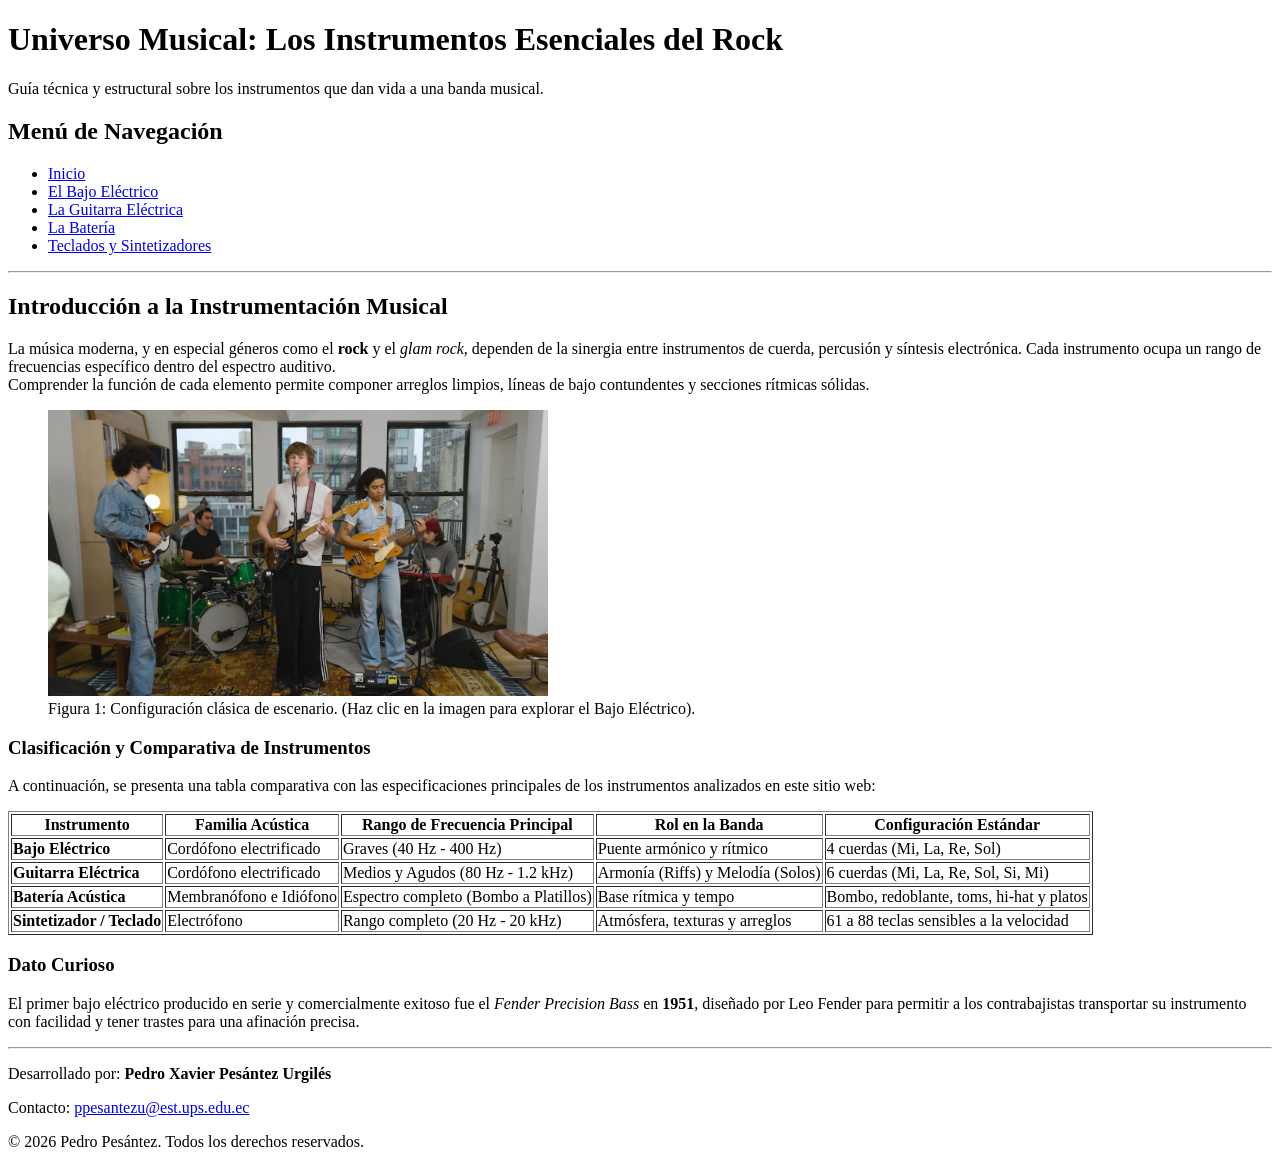
==== index.html @ dce323df "first commit" ====
<!DOCTYPE html>
<html lang="es">
<head>
    <meta charset="UTF-8">
    <meta name="viewport" content="width=device-width, initial-scale=1.0">
    <title>Universo Musical - Instrumentos de Banda</title>
</head>
<body>

    <header>
        <h1>Universo Musical: Los Instrumentos Esenciales del Rock</h1>
        <p>Guía técnica y estructural sobre los instrumentos que dan vida a una banda musical.</p>
    </header>

    <nav>
        <h2>Menú de Navegación</h2>
        <ul>
            <li><a href="index.html">Inicio</a></li>
            <li><a href="pages/bajo.html">El Bajo Eléctrico</a></li>
            <li><a href="pages/guitarra.html">La Guitarra Eléctrica</a></li>
            <li><a href="pages/bateria.html">La Batería</a></li>
            <li><a href="pages/teclados.html">Teclados y Sintetizadores</a></li>
        </ul>
    </nav>

    <hr>

    <main>
        <section>
            <h2>Introducción a la Instrumentación Musical</h2>
            <p>
                La música moderna, y en especial géneros como el <strong>rock</strong> y el <em>glam rock</em>, dependen de la sinergia entre instrumentos de cuerda, percusión y síntesis electrónica. Cada instrumento ocupa un rango de frecuencias específico dentro del espectro auditivo.<br>
                Comprender la función de cada elemento permite componer arreglos limpios, líneas de bajo contundentes y secciones rítmicas sólidas.
            </p>

            <figure>
                <a href="pages/bajo.html" title="Haz clic para ir a la sección del Bajo Eléctrico">
                    <img src="images/banda-portada.png" alt="Escenario con instrumentos musicales de una banda de rock" width="500">
                </a>
                <figcaption>Figura 1: Configuración clásica de escenario. (Haz clic en la imagen para explorar el Bajo Eléctrico).</figcaption>
            </figure>
        </section>

        <article>
            <h3>Clasificación y Comparativa de Instrumentos</h3>
            <p>A continuación, se presenta una tabla comparativa con las especificaciones principales de los instrumentos analizados en este sitio web:</p>

            <table border="1">
                <thead>
                    <tr>
                        <th>Instrumento</th>
                        <th>Familia Acústica</th>
                        <th>Rango de Frecuencia Principal</th>
                        <th>Rol en la Banda</th>
                        <th>Configuración Estándar</th>
                    </tr>
                </thead>
                <tbody>
                    <tr>
                        <td><strong>Bajo Eléctrico</strong></td>
                        <td>Cordófono electrificado</td>
                        <td>Graves (40 Hz - 400 Hz)</td>
                        <td>Puente armónico y rítmico</td>
                        <td>4 cuerdas (Mi, La, Re, Sol)</td>
                    </tr>
                    <tr>
                        <td><strong>Guitarra Eléctrica</strong></td>
                        <td>Cordófono electrificado</td>
                        <td>Medios y Agudos (80 Hz - 1.2 kHz)</td>
                        <td>Armonía (Riffs) y Melodía (Solos)</td>
                        <td>6 cuerdas (Mi, La, Re, Sol, Si, Mi)</td>
                    </tr>
                    <tr>
                        <td><strong>Batería Acústica</strong></td>
                        <td>Membranófono e Idiófono</td>
                        <td>Espectro completo (Bombo a Platillos)</td>
                        <td>Base rítmica y tempo</td>
                        <td>Bombo, redoblante, toms, hi-hat y platos</td>
                    </tr>
                    <tr>
                        <td><strong>Sintetizador / Teclado</strong></td>
                        <td>Electrófono</td>
                        <td>Rango completo (20 Hz - 20 kHz)</td>
                        <td>Atmósfera, texturas y arreglos</td>
                        <td>61 a 88 teclas sensibles a la velocidad</td>
                    </tr>
                </tbody>
            </table>
        </article>

        <aside>
            <h3>Dato Curioso</h3>
            <p>
                El primer bajo eléctrico producido en serie y comercialmente exitoso fue el <em>Fender Precision Bass</em> en <strong>1951</strong>, diseñado por Leo Fender para permitir a los contrabajistas transportar su instrumento con facilidad y tener trastes para una afinación precisa.
            </p>
        </aside>
    </main>

    <hr>

    <footer>
        <p>Desarrollado por: <strong>Pedro Xavier Pesántez Urgilés</strong></p>
        <p>Contacto: <a href="mailto:ppesantezu@est.ups.edu.ec">ppesantezu@est.ups.edu.ec</a></p>
        <p>&copy; 2026 Pedro Pesántez. Todos los derechos reservados.</p>
    </footer>

</body>
</html>
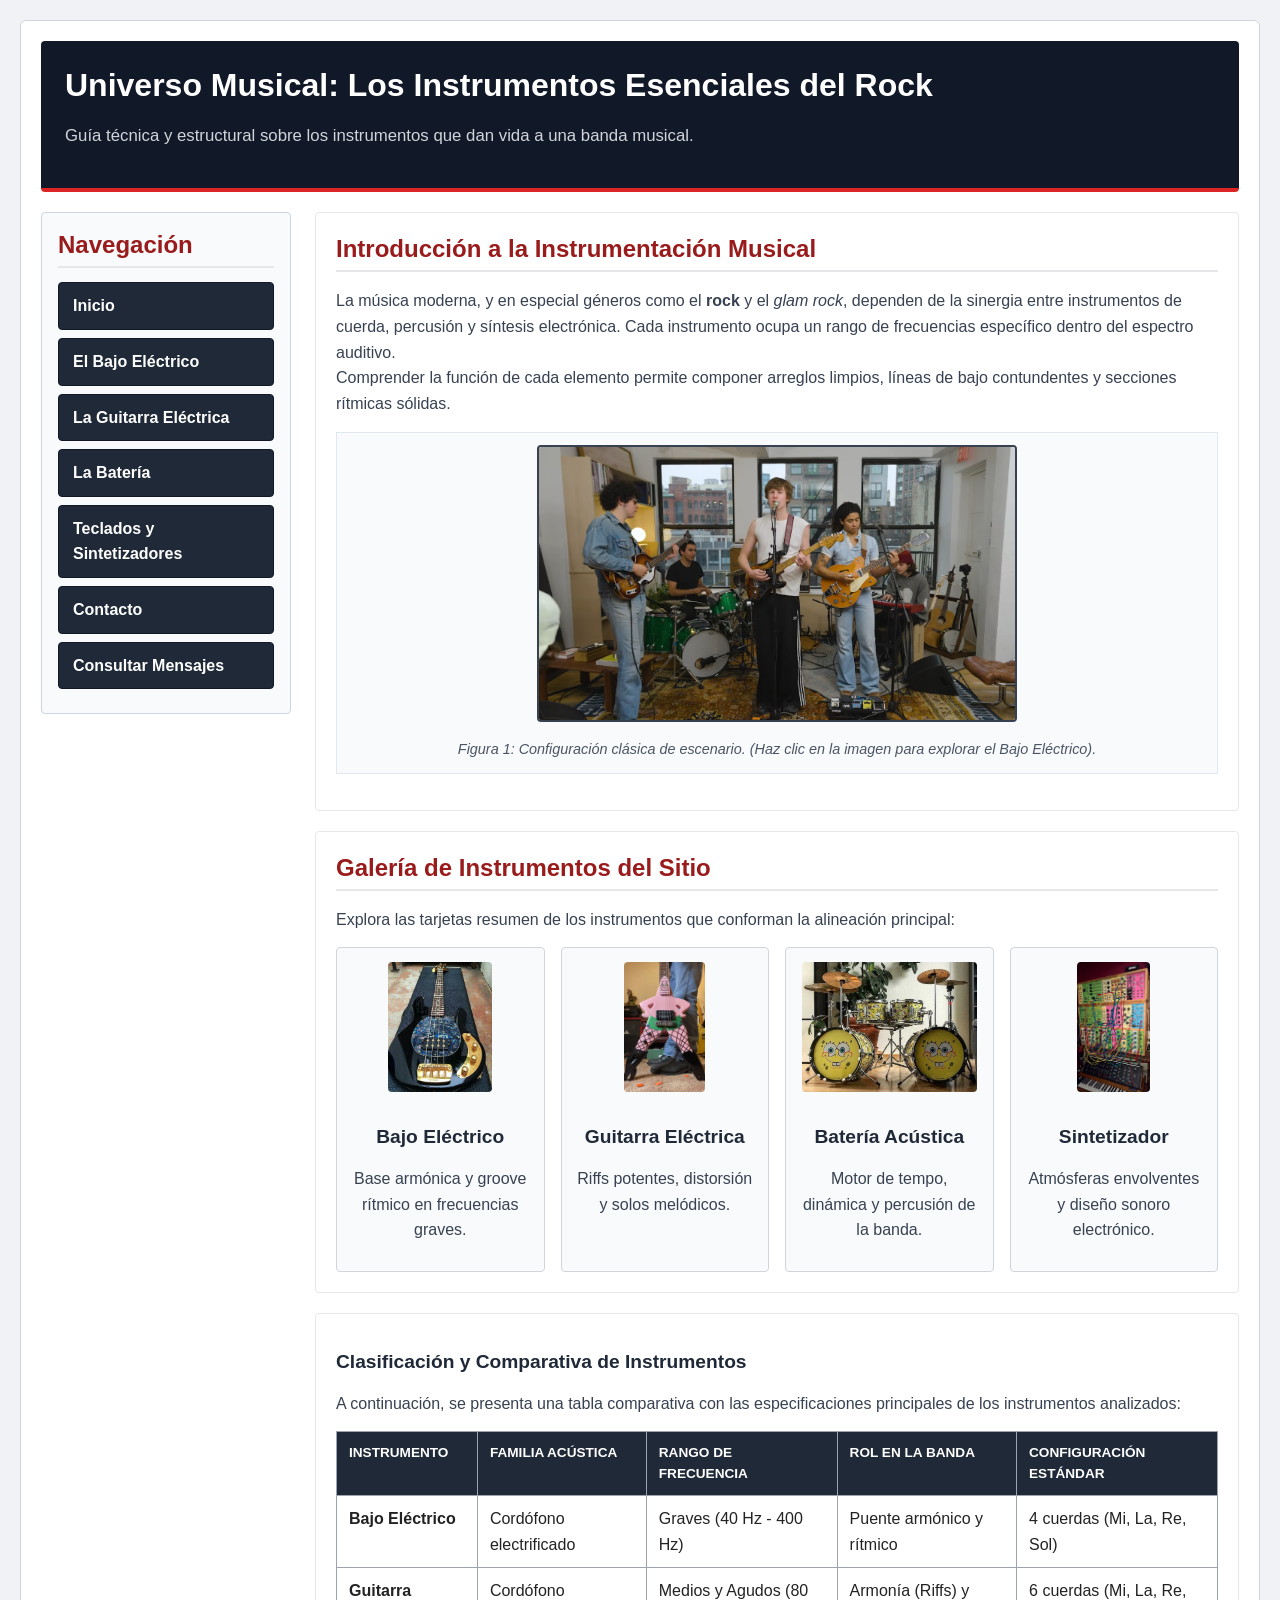
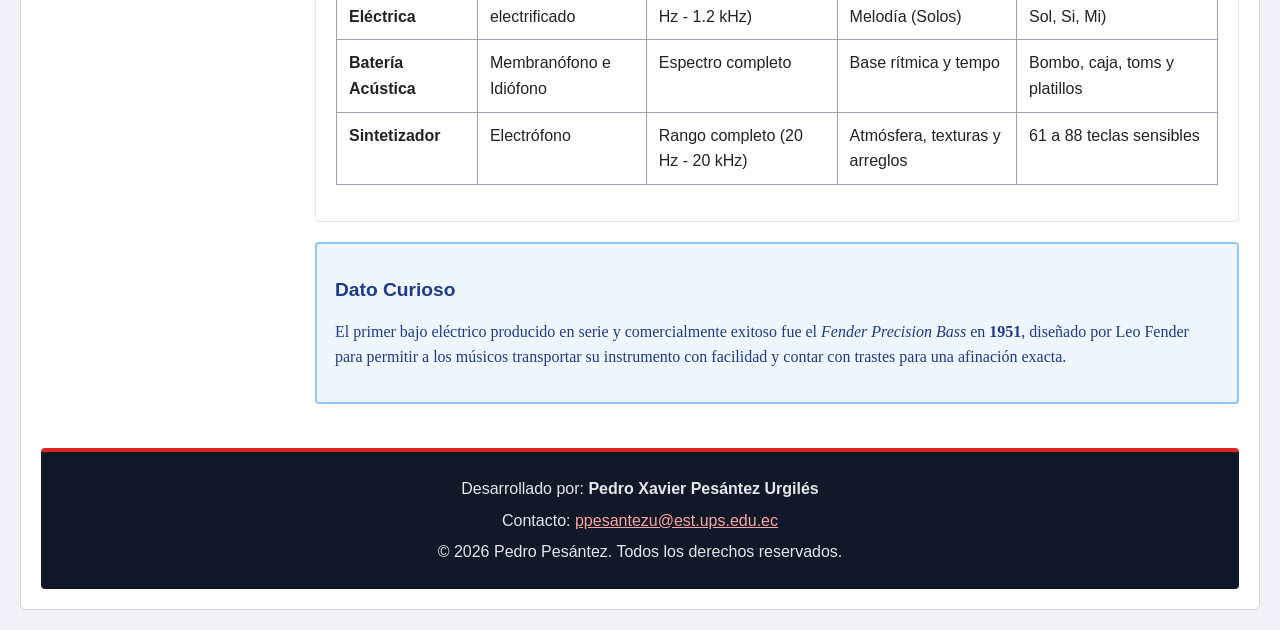
==== commit bf18ccdc: "feat: actualizacion de hojas con css, y formulario" ====
--- a/index.html
+++ b/index.html
@@ -4,105 +4,136 @@
     <meta charset="UTF-8">
     <meta name="viewport" content="width=device-width, initial-scale=1.0">
     <title>Universo Musical - Instrumentos de Banda</title>
+    <link rel="stylesheet" href="css/estilos.css">
 </head>
 <body>
 
-    <header>
-        <h1>Universo Musical: Los Instrumentos Esenciales del Rock</h1>
-        <p>Guía técnica y estructural sobre los instrumentos que dan vida a una banda musical.</p>
-    </header>
+    <div id="contenedor-principal">
+        <header id="cabecera-sitio">
+            <h1>Universo Musical: Los Instrumentos Esenciales del Rock</h1>
+            <p class="subtitulo-cabecera">Guía técnica y estructural sobre los instrumentos que dan vida a una banda musical.</p>
+        </header>
 
-    <nav>
-        <h2>Menú de Navegación</h2>
-        <ul>
-            <li><a href="index.html">Inicio</a></li>
-            <li><a href="pages/bajo.html">El Bajo Eléctrico</a></li>
-            <li><a href="pages/guitarra.html">La Guitarra Eléctrica</a></li>
-            <li><a href="pages/bateria.html">La Batería</a></li>
-            <li><a href="pages/teclados.html">Teclados y Sintetizadores</a></li>
-        </ul>
-    </nav>
+        <div class="layout-columnas">
+            <nav id="menu-navegacion">
+                <h2>Navegación</h2>
+                <ul>
+                    <li><a href="index.html">Inicio</a></li>
+                    <li><a href="pages/bajo.html">El Bajo Eléctrico</a></li>
+                    <li><a href="pages/guitarra.html">La Guitarra Eléctrica</a></li>
+                    <li><a href="pages/bateria.html">La Batería</a></li>
+                    <li><a href="pages/teclados.html">Teclados y Sintetizadores</a></li>
+                    <li><a href="pages/contacto.html">Contacto</a></li>
+                    <li><a href="pages/consultar_mensajes.php">Consultar Mensajes</a></li>
+                </ul>
+            </nav>
 
-    <hr>
+            <main id="contenido-principal">
+                <section class="bloque-seccion">
+                    <h2>Introducción a la Instrumentación Musical</h2>
+                    <p>
+                        La música moderna, y en especial géneros como el <strong>rock</strong> y el <em>glam rock</em>, dependen de la sinergia entre instrumentos de cuerda, percusión y síntesis electrónica. Cada instrumento ocupa un rango de frecuencias específico dentro del espectro auditivo.<br>
+                        Comprender la función de cada elemento permite componer arreglos limpios, líneas de bajo contundentes y secciones rítmicas sólidas.
+                    </p>
 
-    <main>
-        <section>
-            <h2>Introducción a la Instrumentación Musical</h2>
-            <p>
-                La música moderna, y en especial géneros como el <strong>rock</strong> y el <em>glam rock</em>, dependen de la sinergia entre instrumentos de cuerda, percusión y síntesis electrónica. Cada instrumento ocupa un rango de frecuencias específico dentro del espectro auditivo.<br>
-                Comprender la función de cada elemento permite componer arreglos limpios, líneas de bajo contundentes y secciones rítmicas sólidas.
-            </p>
+                    <figure class="figura-destacada">
+                        <a href="pages/bajo.html" class="enlace-imagen" title="Haz clic para ir a la sección del Bajo Eléctrico">
+                            <img src="images/banda-portada.png" alt="Escenario con instrumentos musicales de una banda de rock">
+                        </a>
+                        <figcaption>Figura 1: Configuración clásica de escenario. (Haz clic en la imagen para explorar el Bajo Eléctrico).</figcaption>
+                    </figure>
+                </section>
 
-            <figure>
-                <a href="pages/bajo.html" title="Haz clic para ir a la sección del Bajo Eléctrico">
-                    <img src="images/banda-portada.png" alt="Escenario con instrumentos musicales de una banda de rock" width="500">
-                </a>
-                <figcaption>Figura 1: Configuración clásica de escenario. (Haz clic en la imagen para explorar el Bajo Eléctrico).</figcaption>
-            </figure>
-        </section>
+                <section class="bloque-seccion">
+                    <h2>Galería de Instrumentos del Sitio</h2>
+                    <p>Explora las tarjetas resumen de los instrumentos que conforman la alineación principal:</p>
+                    <div class="galeria-tarjetas">
+                        <div class="tarjeta">
+                            <img src="images/bajo-electrico.jpg" alt="Bajo Eléctrico">
+                            <h3>Bajo Eléctrico</h3>
+                            <p>Base armónica y groove rítmico en frecuencias graves.</p>
+                        </div>
+                        <div class="tarjeta">
+                            <img src="images/guitarra-electrica.jpg" alt="Guitarra Eléctrica">
+                            <h3>Guitarra Eléctrica</h3>
+                            <p>Riffs potentes, distorsión y solos melódicos.</p>
+                        </div>
+                        <div class="tarjeta">
+                            <img src="images/bateria-acustica.jpg" alt="Batería Acústica">
+                            <h3>Batería Acústica</h3>
+                            <p>Motor de tempo, dinámica y percusión de la banda.</p>
+                        </div>
+                        <div class="tarjeta">
+                            <img src="images/sintetizador.jpg" alt="Sintetizador">
+                            <h3>Sintetizador</h3>
+                            <p>Atmósferas envolventes y diseño sonoro electrónico.</p>
+                        </div>
+                    </div>
+                </section>
 
-        <article>
-            <h3>Clasificación y Comparativa de Instrumentos</h3>
-            <p>A continuación, se presenta una tabla comparativa con las especificaciones principales de los instrumentos analizados en este sitio web:</p>
+                <article class="bloque-seccion">
+                    <h3>Clasificación y Comparativa de Instrumentos</h3>
+                    <p>A continuación, se presenta una tabla comparativa con las especificaciones principales de los instrumentos analizados:</p>
 
-            <table border="1">
-                <thead>
-                    <tr>
-                        <th>Instrumento</th>
-                        <th>Familia Acústica</th>
-                        <th>Rango de Frecuencia Principal</th>
-                        <th>Rol en la Banda</th>
-                        <th>Configuración Estándar</th>
-                    </tr>
-                </thead>
-                <tbody>
-                    <tr>
-                        <td><strong>Bajo Eléctrico</strong></td>
-                        <td>Cordófono electrificado</td>
-                        <td>Graves (40 Hz - 400 Hz)</td>
-                        <td>Puente armónico y rítmico</td>
-                        <td>4 cuerdas (Mi, La, Re, Sol)</td>
-                    </tr>
-                    <tr>
-                        <td><strong>Guitarra Eléctrica</strong></td>
-                        <td>Cordófono electrificado</td>
-                        <td>Medios y Agudos (80 Hz - 1.2 kHz)</td>
-                        <td>Armonía (Riffs) y Melodía (Solos)</td>
-                        <td>6 cuerdas (Mi, La, Re, Sol, Si, Mi)</td>
-                    </tr>
-                    <tr>
-                        <td><strong>Batería Acústica</strong></td>
-                        <td>Membranófono e Idiófono</td>
-                        <td>Espectro completo (Bombo a Platillos)</td>
-                        <td>Base rítmica y tempo</td>
-                        <td>Bombo, redoblante, toms, hi-hat y platos</td>
-                    </tr>
-                    <tr>
-                        <td><strong>Sintetizador / Teclado</strong></td>
-                        <td>Electrófono</td>
-                        <td>Rango completo (20 Hz - 20 kHz)</td>
-                        <td>Atmósfera, texturas y arreglos</td>
-                        <td>61 a 88 teclas sensibles a la velocidad</td>
-                    </tr>
-                </tbody>
-            </table>
-        </article>
+                    <table id="tabla-comparativa">
+                        <thead>
+                            <tr>
+                                <th>Instrumento</th>
+                                <th>Familia Acústica</th>
+                                <th>Rango de Frecuencia</th>
+                                <th>Rol en la Banda</th>
+                                <th>Configuración Estándar</th>
+                            </tr>
+                        </thead>
+                        <tbody>
+                            <tr>
+                                <td><strong>Bajo Eléctrico</strong></td>
+                                <td>Cordófono electrificado</td>
+                                <td>Graves (40 Hz - 400 Hz)</td>
+                                <td>Puente armónico y rítmico</td>
+                                <td>4 cuerdas (Mi, La, Re, Sol)</td>
+                            </tr>
+                            <tr>
+                                <td><strong>Guitarra Eléctrica</strong></td>
+                                <td>Cordófono electrificado</td>
+                                <td>Medios y Agudos (80 Hz - 1.2 kHz)</td>
+                                <td>Armonía (Riffs) y Melodía (Solos)</td>
+                                <td>6 cuerdas (Mi, La, Re, Sol, Si, Mi)</td>
+                            </tr>
+                            <tr>
+                                <td><strong>Batería Acústica</strong></td>
+                                <td>Membranófono e Idiófono</td>
+                                <td>Espectro completo</td>
+                                <td>Base rítmica y tempo</td>
+                                <td>Bombo, caja, toms y platillos</td>
+                            </tr>
+                            <tr>
+                                <td><strong>Sintetizador</strong></td>
+                                <td>Electrófono</td>
+                                <td>Rango completo (20 Hz - 20 kHz)</td>
+                                <td>Atmósfera, texturas y arreglos</td>
+                                <td>61 a 88 teclas sensibles</td>
+                            </tr>
+                        </tbody>
+                    </table>
+                </article>
 
-        <aside>
-            <h3>Dato Curioso</h3>
-            <p>
-                El primer bajo eléctrico producido en serie y comercialmente exitoso fue el <em>Fender Precision Bass</em> en <strong>1951</strong>, diseñado por Leo Fender para permitir a los contrabajistas transportar su instrumento con facilidad y tener trastes para una afinación precisa.
-            </p>
-        </aside>
-    </main>
+                <aside class="nota-curiosa">
+                    <h3>Dato Curioso</h3>
+                    <p>
+                        El primer bajo eléctrico producido en serie y comercialmente exitoso fue el <em>Fender Precision Bass</em> en <strong>1951</strong>, diseñado por Leo Fender para permitir a los músicos transportar su instrumento con facilidad y contar con trastes para una afinación exacta.
+                    </p>
+                </aside>
+            </main>
+        </div>
 
-    <hr>
-
-    <footer>
-        <p>Desarrollado por: <strong>Pedro Xavier Pesántez Urgilés</strong></p>
-        <p>Contacto: <a href="mailto:ppesantezu@est.ups.edu.ec">ppesantezu@est.ups.edu.ec</a></p>
-        <p>&copy; 2026 Pedro Pesántez. Todos los derechos reservados.</p>
-    </footer>
+        <footer id="pie-pagina">
+            <p>Desarrollado por: <strong>Pedro Xavier Pesántez Urgilés</strong></p>
+            <p>Contacto: <a href="mailto:ppesantezu@est.ups.edu.ec">ppesantezu@est.ups.edu.ec</a></p>
+            <p>&copy; 2026 Pedro Pesántez. Todos los derechos reservados.</p>
+        </footer>
+    </div>
 
 </body>
-</html>+</html>
+
--- a/css/estilos.css
+++ b/css/estilos.css
@@ -0,0 +1,387 @@
+/* 1. RESET BÁSICO Y HERENCIA GENERAL (Selector de etiqueta: body)*/
+* {
+    box-sizing: border-box;
+}
+
+body {
+    /* Herencia: se define tipografía y color general que heredarán los hijos */
+    font-family: 'Segoe UI', Tahoma, Geneva, Verdana, sans-serif;
+    font-size: 16px;
+    line-height: 1.6;
+    color: #222222;
+    background-color: #f0f2f5;
+    margin: 0;
+    padding: 20px;
+}
+
+/* 2. MODELO DE CAJA Y CONTENEDOR PRINCIPAL (Selector de ID único)*/
+#contenedor-principal {
+    max-width: 100%;
+    margin: 0 auto; /* Centrado automático lateral */
+    background-color: #ffffff;
+    border: 1px solid #d1d5db;
+    padding: 20px;
+    border-radius: 6px;
+}
+
+#cabecera-sitio {
+    background-color: #111827;
+    color: #f9fafb;
+    padding: 24px;
+    margin-bottom: 20px;
+    border-bottom: 4px solid #dc2626;
+    border-radius: 4px;
+}
+
+/* 3. TIPOGRAFÍA Y AGRUPACIÓN DE SELECTORES*/
+h1, h2, h3 {
+    font-family: 'Trebuchet MS', 'Lucida Sans Unicode', sans-serif;
+    line-height: 1.3;
+    margin-top: 0;
+}
+
+h1 {
+    font-size: 2rem;
+    font-weight: 800;
+    color: #ffffff;
+    margin-bottom: 8px;
+}
+
+h2 {
+    font-size: 1.5rem;
+    font-weight: 700;
+    color: #991b1b;
+    border-bottom: 2px solid #e5e7eb;
+    padding-bottom: 6px;
+    margin-bottom: 14px;
+}
+
+h3 {
+    font-size: 1.2rem;
+    font-weight: 600;
+    color: #1f2937;
+    margin-top: 16px;
+    margin-bottom: 8px;
+}
+
+p {
+    font-size: 1rem;
+    font-weight: 400;
+    color: #374151;
+    margin-bottom: 14px;
+}
+
+.subtitulo-cabecera {
+    color: #d1d5db;
+    font-size: 1.05rem;
+}
+
+/* 4. DISTRIBUCIÓN CON FLEXBOX (Dos columnas: Menú y Contenido Principal) */
+.layout-columnas {
+    display: flex;
+    flex-direction: row;
+    justify-content: space-between;
+    align-items: flex-start;
+    gap: 24px;
+    margin-bottom: 24px;
+}
+
+#menu-navegacion {
+    flex: 0 0 250px;
+    background-color: #f8fafc;
+    border: 1px solid #cbd5e1;
+    padding: 16px;
+    border-radius: 4px;
+}
+
+#contenido-principal {
+    flex: 1;
+    min-width: 0;
+}
+
+/* 5. NAVEGACIÓN (Selector descendiente, bloques, :hover y :active)*/
+#menu-navegacion ul {
+    list-style: none; /* Lista sin viñetas */
+    margin: 0;
+    padding: 0;
+}
+
+#menu-navegacion ul li {
+    margin-bottom: 8px;
+}
+
+#menu-navegacion ul li a {
+    display: block; /* Enlaces como bloques */
+    padding: 10px 14px;
+    background-color: #1f2937;
+    color: #ffffff;
+    text-decoration: none;
+    border: 1px solid #111827;
+    border-radius: 4px;
+    font-weight: 600;
+    transition: background-color 0.2s ease;
+}
+
+#menu-navegacion ul li a:hover {
+    background-color: #dc2626;
+    border-color: #991b1b;
+    color: #ffffff;
+}
+
+#menu-navegacion ul li a:active {
+    background-color: #7f1d1d;
+    transform: translateY(1px);
+}
+
+/* 6. COMPONENTES REUTILIZABLES Y HERENCIA SOBRESCRITA */
+.bloque-seccion {
+    background-color: #ffffff;
+    border: 1px solid #e5e7eb;
+    padding: 20px;
+    margin-bottom: 20px;
+    border-radius: 4px;
+    overflow-x: auto;
+}
+
+/* Sobrescritura de herencia: cambia font-family y color heredados de body */
+.nota-curiosa {
+    font-family: Georgia, 'Times New Roman', Times, serif;
+    color: #1e3a8a;
+    background-color: #eff6ff;
+    border: 2px solid #93c5fd;
+    padding: 18px;
+    margin-bottom: 20px;
+    border-radius: 4px;
+}
+
+.nota-curiosa p,
+.nota-curiosa h3 {
+    color: #1e3a8a; /* Sobrescribe el color de texto general */
+}
+
+/* 7. DISTRIBUCIÓN INTERIOR FLEXBOX (Conjunto de tarjetas con flex-wrap)*/
+.galeria-tarjetas {
+    display: flex;
+    flex-wrap: wrap; /* Distribuye en varias filas si falta espacio */
+    justify-content: space-between;
+    align-items: stretch;
+    gap: 16px;
+    margin-top: 14px;
+}
+
+.tarjeta {
+    flex: 1 1 200px;
+    background-color: #f9fafb;
+    border: 1px solid #d1d5db;
+    padding: 14px;
+    border-radius: 4px;
+    text-align: center;
+}
+
+.tarjeta img {
+    max-width: 100%;
+    height: 130px;
+    object-fit: cover;
+    border-radius: 4px;
+    margin-bottom: 10px;
+}
+
+/* 8. IMÁGENES, MULTIMEDIA Y LISTAS PERSONALIZADAS*/
+.figura-destacada {
+    margin: 16px 0;
+    padding: 12px;
+    background-color: #f8fafc;
+    border: 1px solid #e2e8f0;
+    text-align: center;
+}
+
+.figura-destacada img {
+    max-width: 480px;
+    width: 100%;
+    height: auto; /* Conserva proporciones */
+    border: 2px solid #374151;
+    border-radius: 4px;
+}
+
+.enlace-imagen img:hover {
+    border-color: #dc2626;
+    opacity: 0.92;
+}
+
+figcaption {
+    font-size: 0.9rem;
+    color: #4b5563;
+    margin-top: 8px;
+    font-style: italic;
+}
+
+.contenedor-video iframe {
+    width: 100%;
+    max-width: 560px;
+    height: 315px;
+    border: 2px solid #1f2937;
+    border-radius: 4px;
+}
+
+/* Listas de contenido diferenciadas del menú mediante list-style-type */
+.lista-contenido-ul {
+    list-style-type: square;
+    padding-left: 24px;
+    margin-bottom: 16px;
+}
+
+.lista-contenido-ol {
+    list-style-type: decimal-leading-zero;
+    padding-left: 28px;
+    margin-bottom: 16px;
+}
+
+.lista-contenido-ul li,
+.lista-contenido-ol li {
+    margin-bottom: 8px;
+    color: #374151;
+}
+
+/* 9. TABLAS (border-collapse, bordes, relleno y encabezados distinguidos)*/
+table {
+    width: 100%;
+    border-collapse: collapse;
+    margin-top: 12px;
+    margin-bottom: 16px;
+}
+
+th, td {
+    border: 1px solid #9ca3af;
+    padding: 10px 12px;
+    text-align: left;
+    vertical-align: top;
+}
+
+thead th {
+    background-color: #1f2937;
+    color: #ffffff;
+    font-weight: 700;
+    text-transform: uppercase;
+    font-size: 0.85rem;
+}
+
+
+
+/* 10. FORMULARIO DE CONTACTO (display: block, fieldset, legend y :focus)*/
+#formulario-contacto fieldset {
+    border: 2px solid #9ca3af;
+    padding: 20px;
+    border-radius: 4px;
+    background-color: #f9fafb;
+}
+
+#formulario-contacto legend {
+    font-weight: 700;
+    color: #991b1b;
+    padding: 0 10px;
+    font-size: 1.1rem;
+}
+
+.campo-formulario {
+    margin-bottom: 16px;
+}
+
+#formulario-contacto label {
+    display: block; /* Etiquetas como bloque */
+    font-weight: 600;
+    margin-bottom: 6px;
+    color: #111827;
+}
+
+#formulario-contacto input[type="text"],
+#formulario-contacto input[type="email"],
+#formulario-contacto textarea {
+    width: 100%;
+    padding: 10px;
+    border: 1px solid #6b7280;
+    border-radius: 4px;
+    font-family: inherit;
+    font-size: 1rem;
+    background-color: #ffffff;
+}
+
+/* Resaltado del campo activo con :focus */
+#formulario-contacto input[type="text"]:focus,
+#formulario-contacto input[type="email"]:focus,
+#formulario-contacto textarea:focus {
+    outline: none;
+    border-color: #dc2626;
+    background-color: #fff5f5;
+    box-shadow: 0 0 0 3px rgba(220, 38, 38, 0.2);
+}
+
+.boton-enviar {
+    background-color: #dc2626;
+    color: #ffffff;
+    border: 1px solid #991b1b;
+    padding: 12px 24px;
+    font-size: 1rem;
+    font-weight: 700;
+    border-radius: 4px;
+    cursor: pointer;
+}
+
+.boton-enviar:hover {
+    background-color: #991b1b;
+}
+
+/* Mensajes de estado PHP */
+.alerta-exito {
+    background-color: #dcfce7;
+    border: 2px solid #16a34a;
+    color: #14532d;
+    padding: 16px;
+    margin-bottom: 20px;
+    border-radius: 4px;
+}
+
+.alerta-error {
+    background-color: #fee2e2;
+    border: 2px solid #dc2626;
+    color: #7f1d1d;
+    padding: 16px;
+    margin-bottom: 20px;
+    border-radius: 4px;
+}
+
+/* 11. PIE DE PÁGINA (Colocado después del contenido, sin cubrirlo)*/
+#pie-pagina {
+    background-color: #111827;
+    color: #e5e7eb;
+    text-align: center;
+    padding: 18px;
+    border-top: 4px solid #dc2626;
+    border-radius: 4px;
+}
+
+#pie-pagina p {
+    color: #e5e7eb;
+    margin: 6px 0;
+}
+
+#pie-pagina a {
+    color: #fca5a5;
+}
+
+/* Responsividad para cuando se reduce el ancho de la ventana (Prueba P2) */
+@media (max-width: 800px) {
+    .layout-columnas {
+        flex-direction: column;
+        align-items: stretch;
+    }
+    #menu-navegacion,
+    #contenido-principal,
+    .bloque-seccion {
+        flex: 1 1 auto;
+        width: 100%;
+        max-width: 100%;
+    }
+    .bloque-seccion {
+        overflow-x: auto;
+    }
+}
